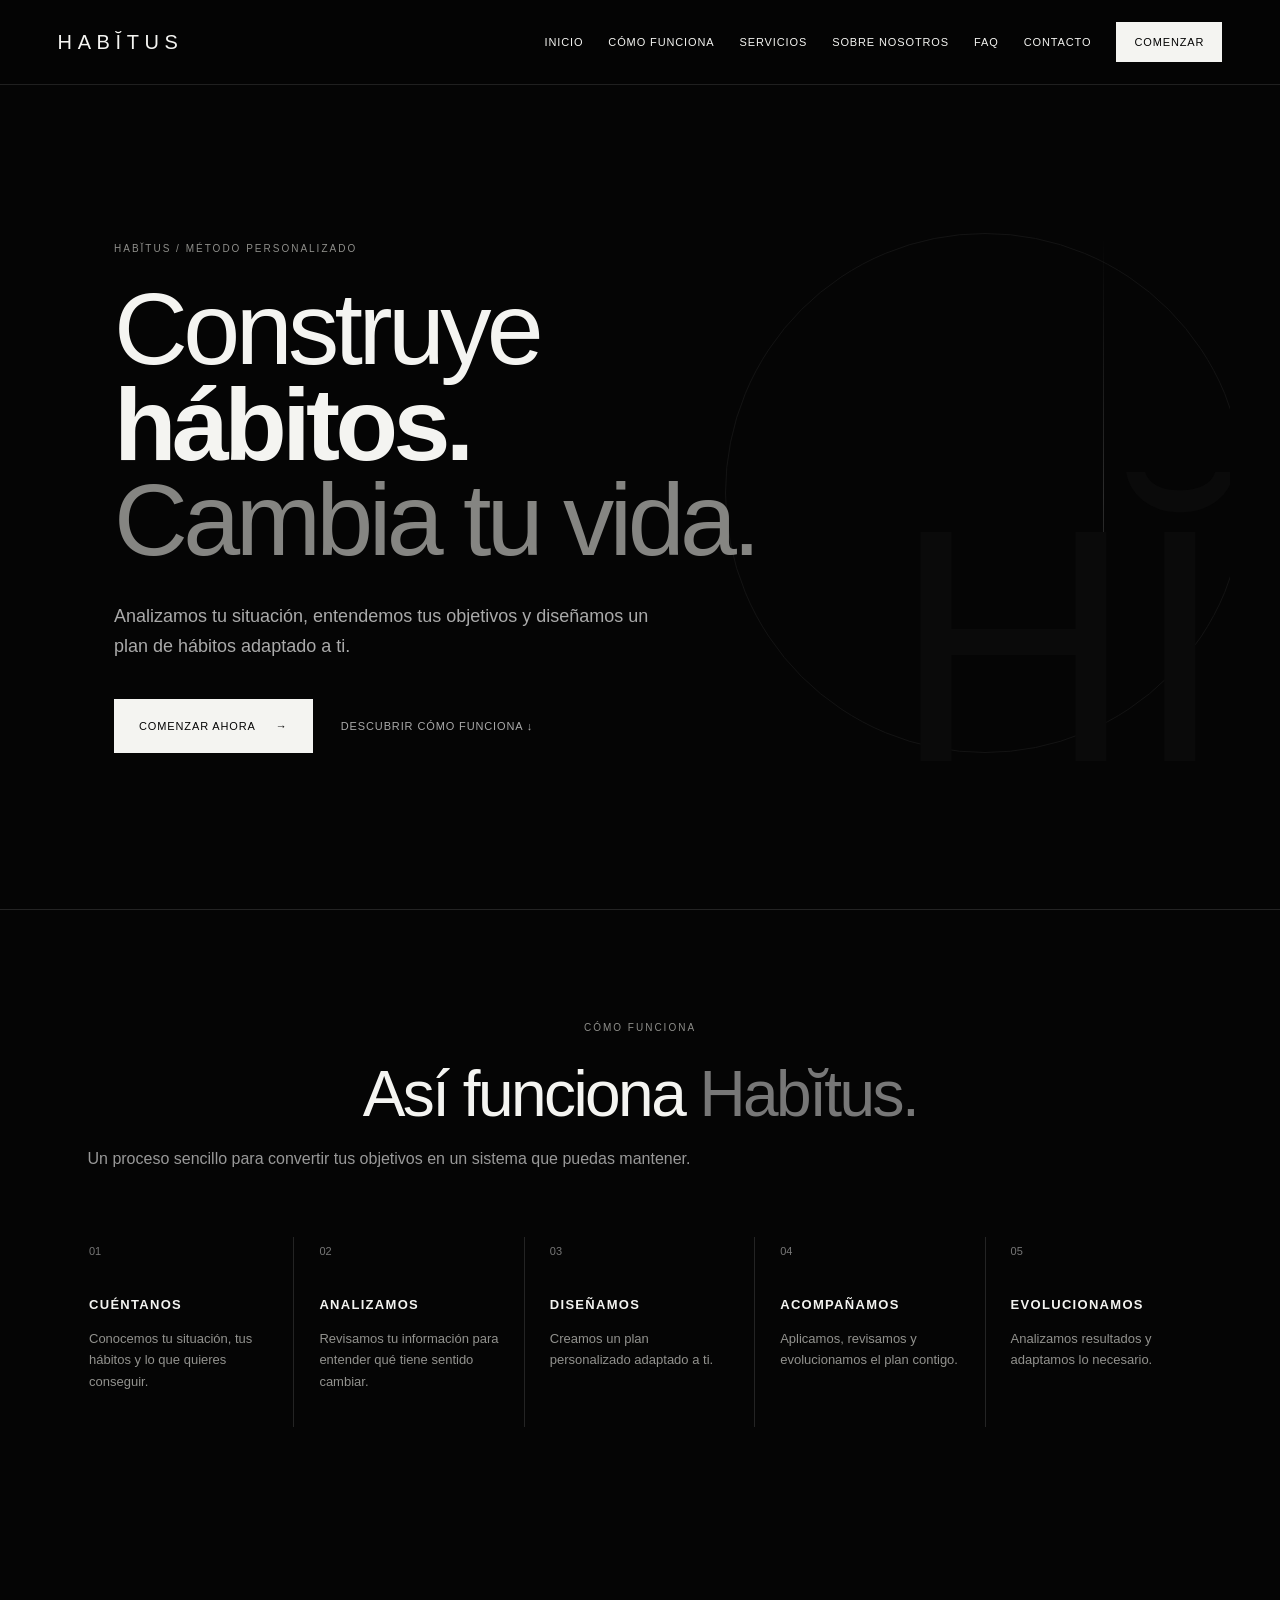
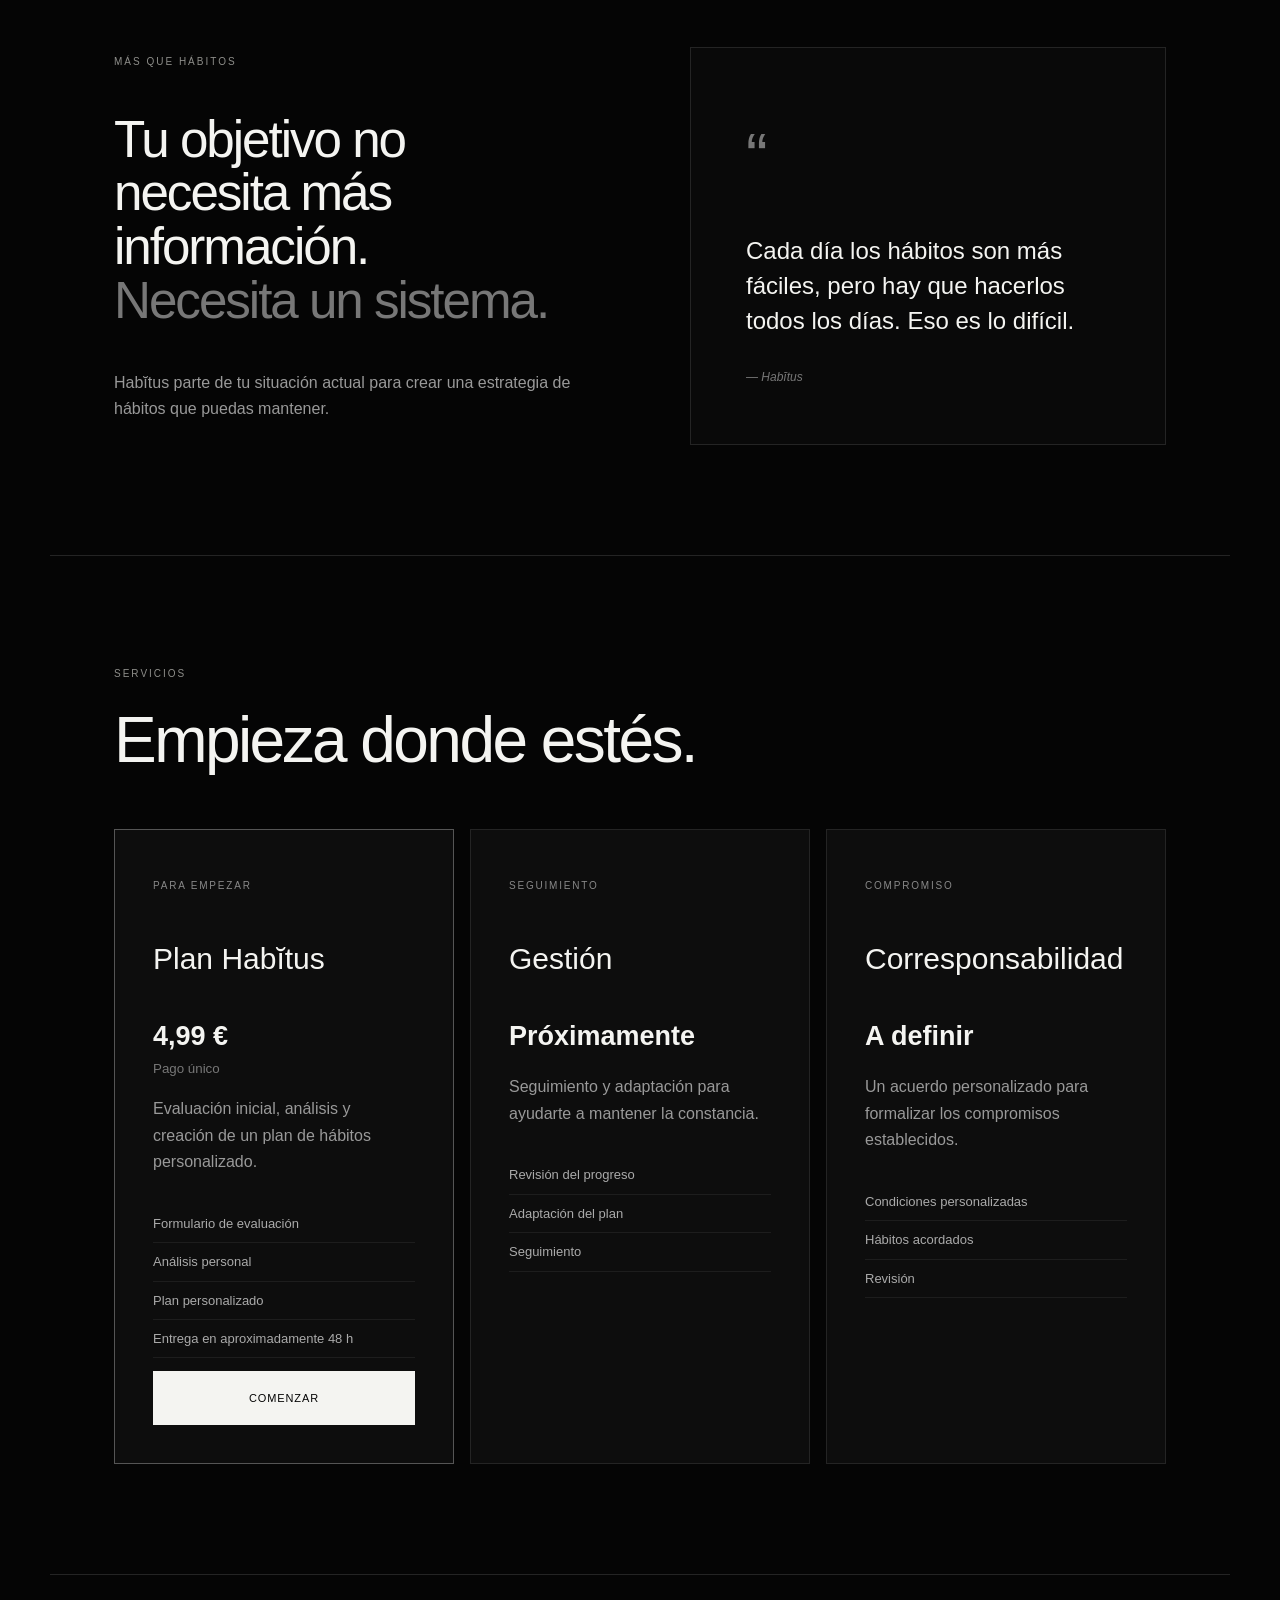
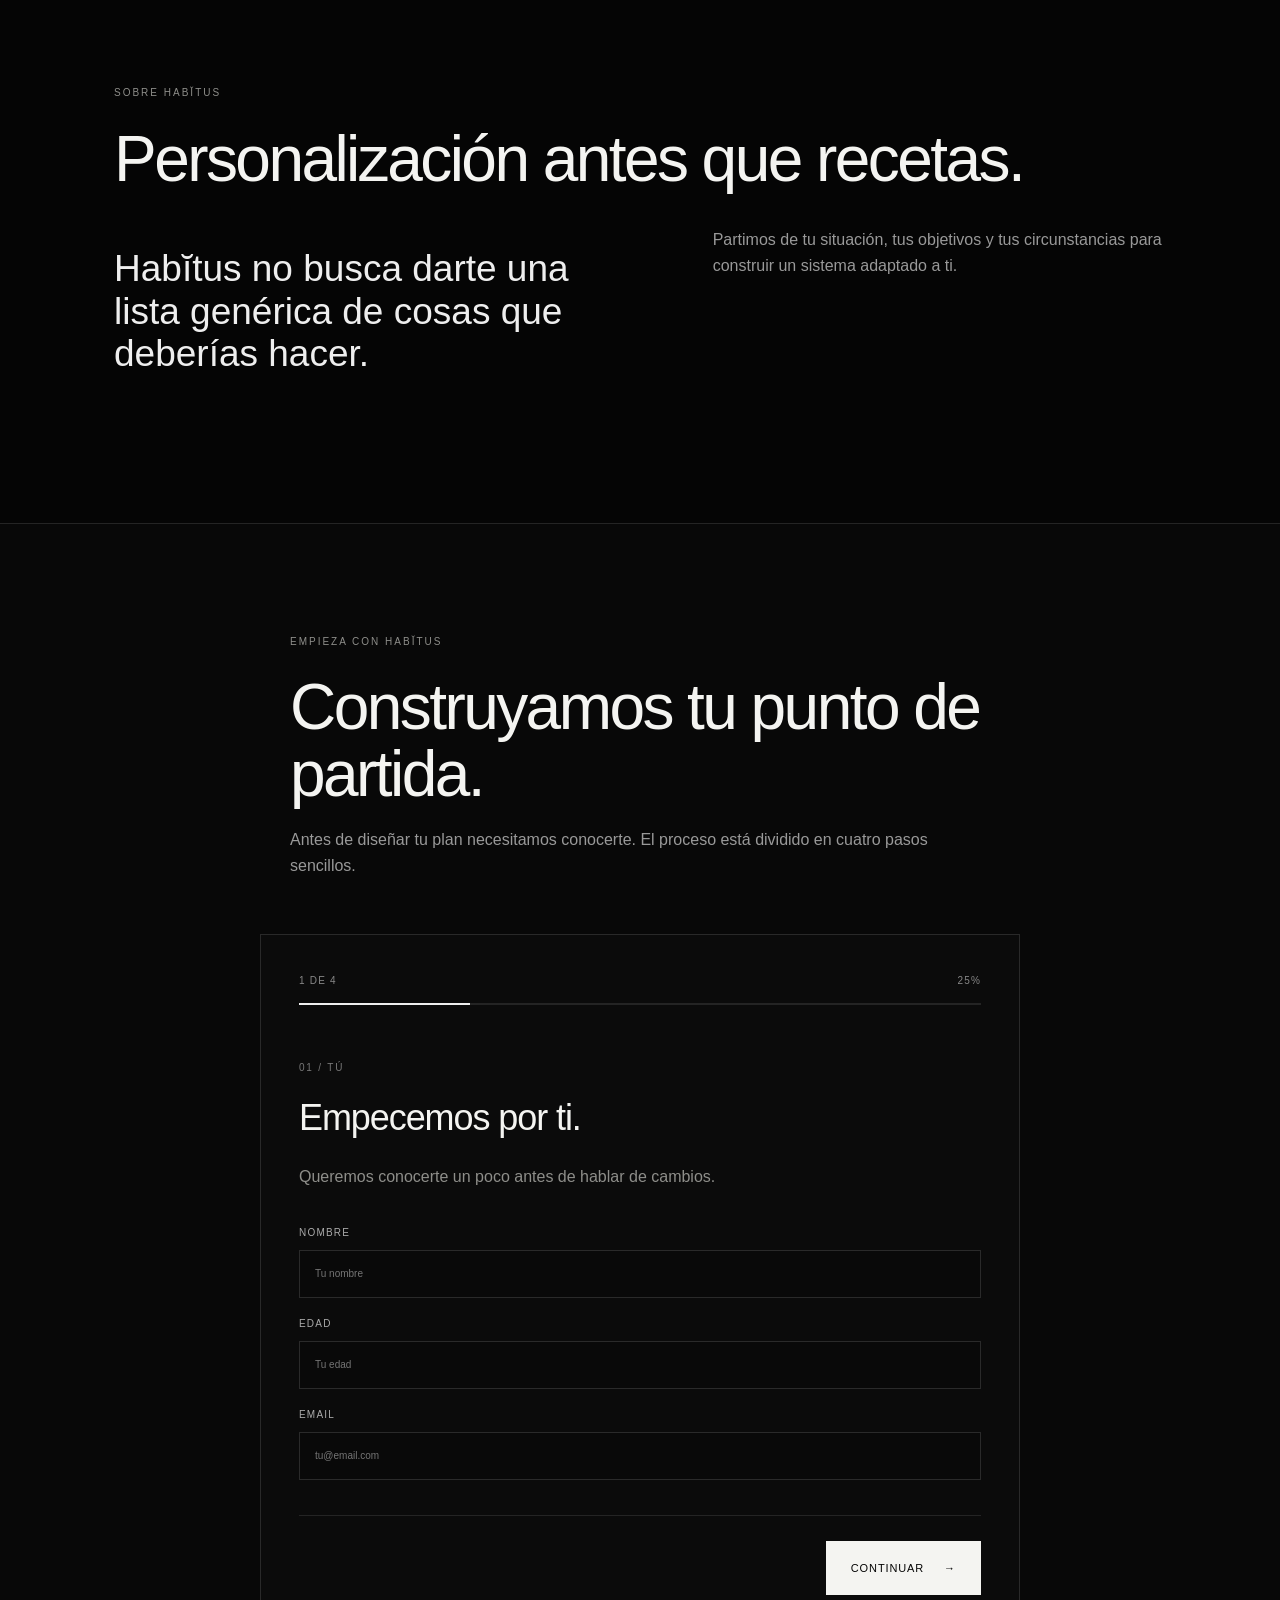
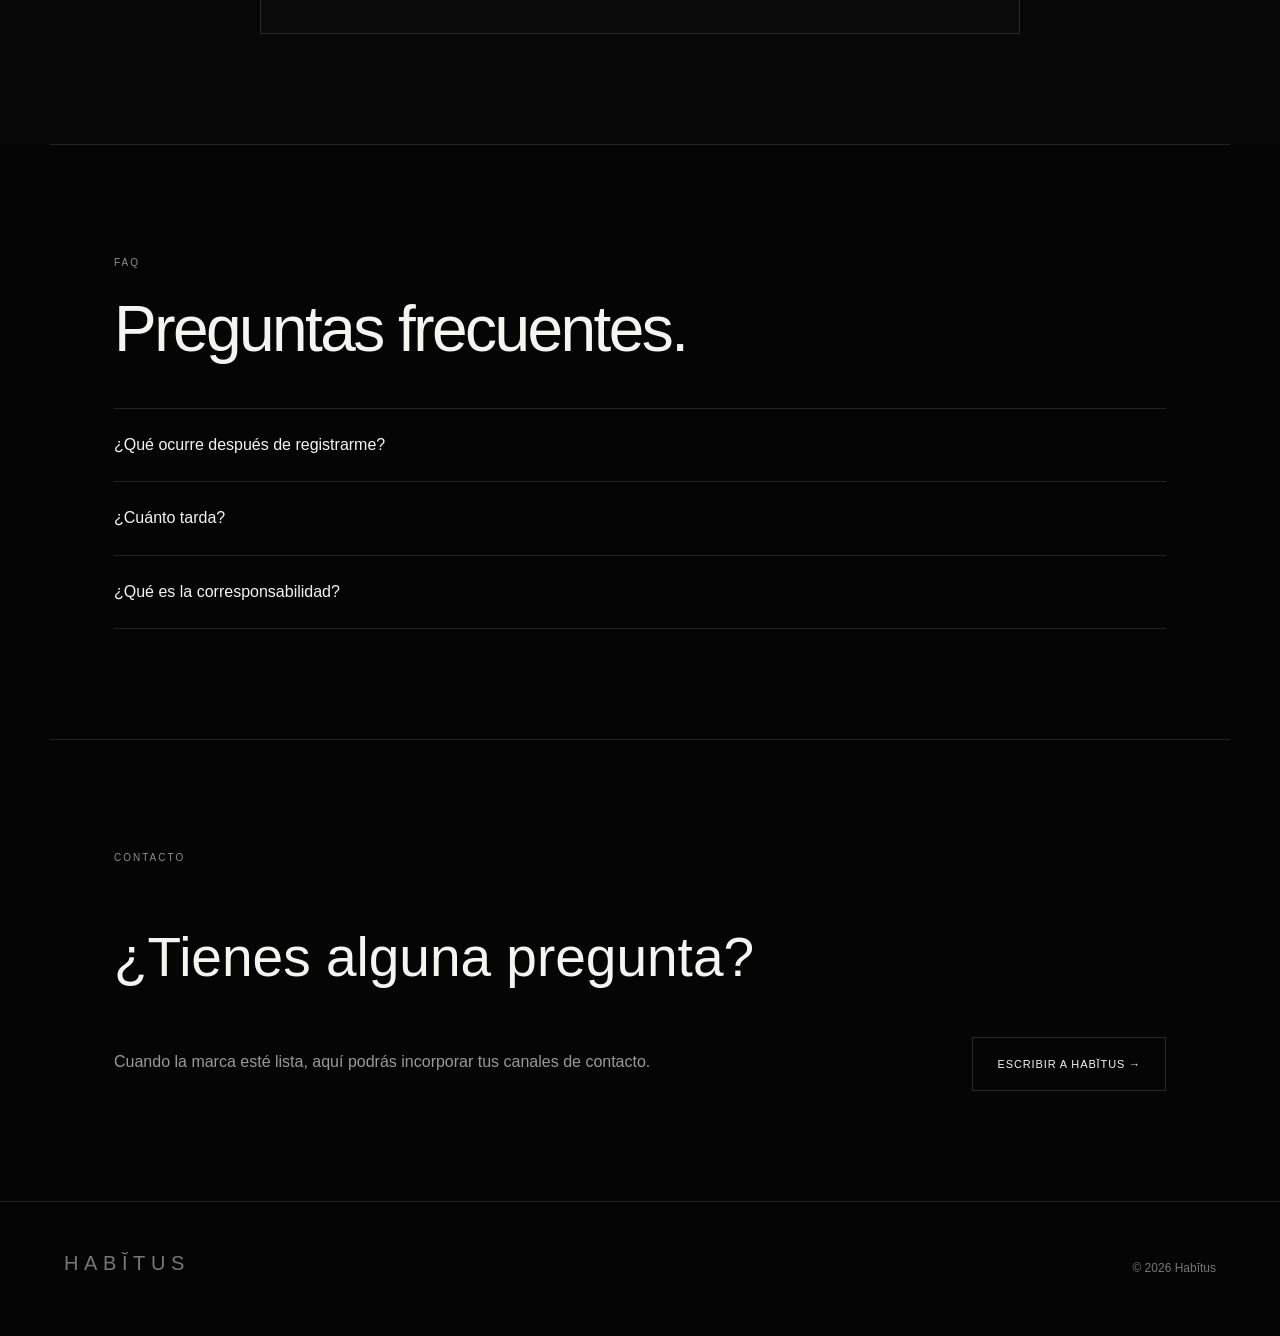
==== index.html @ 34abb95d "Add files via upload" ====
<!doctype html><html lang="es"><head><meta charset="utf-8"><meta name="viewport" content="width=device-width,initial-scale=1"><title>Habĭtus — MVP</title><link rel="stylesheet" href="styles.css"></head><body>
<header class="site-header"><a class="brand" href="#inicio">HABĬTUS</a><button class="menu-toggle">MENÚ</button><nav id="main-nav"><a href="#inicio">Inicio</a><a href="#como-funciona">Cómo funciona</a><a href="#servicios">Servicios</a><a href="#sobre-nosotros">Sobre nosotros</a><a href="#faq">FAQ</a><a href="#contacto">Contacto</a><a class="nav-cta" href="#registro">Comenzar</a></nav></header>
<main>
<section id="inicio" class="section hero"><div class="hero-copy"><p class="eyebrow">HABĬTUS / MÉTODO PERSONALIZADO</p><h1>Construye<br><strong>hábitos.</strong><br><span>Cambia tu vida.</span></h1><p class="hero-text">Analizamos tu situación, entendemos tus objetivos y diseñamos un plan de hábitos adaptado a ti.</p><div class="hero-actions"><a class="button button-light" href="#registro">Comenzar ahora <span>→</span></a><a class="text-link" href="#como-funciona">Descubrir cómo funciona ↓</a></div></div><div class="hero-mark"><div class="hero-ring"></div><div class="hero-line"></div><div class="hero-word">HĬ</div></div></section>
<section id="como-funciona" class="section process-section"><div class="section-heading centered"><p class="eyebrow">CÓMO FUNCIONA</p><h2>Así funciona <em>Habĭtus.</em></h2><p>Un proceso sencillo para convertir tus objetivos en un sistema que puedas mantener.</p></div><div class="process-grid"><article><span>01</span><h3>Cuéntanos</h3><p>Conocemos tu situación, tus hábitos y lo que quieres conseguir.</p></article><article><span>02</span><h3>Analizamos</h3><p>Revisamos tu información para entender qué tiene sentido cambiar.</p></article><article><span>03</span><h3>Diseñamos</h3><p>Creamos un plan personalizado adaptado a ti.</p></article><article><span>04</span><h3>Acompañamos</h3><p>Aplicamos, revisamos y evolucionamos el plan contigo.</p></article><article><span>05</span><h3>Evolucionamos</h3><p>Analizamos resultados y adaptamos lo necesario.</p></article></div></section>
<section class="section statement"><div><p class="eyebrow">MÁS QUE HÁBITOS</p><h2>Tu objetivo no necesita más información.<br><em>Necesita un sistema.</em></h2><p>Habĭtus parte de tu situación actual para crear una estrategia de hábitos que puedas mantener.</p></div><blockquote><span>“</span><p>Cada día los hábitos son más fáciles, pero hay que hacerlos todos los días. Eso es lo difícil.</p><cite>— Habĭtus</cite></blockquote></section>
<section id="servicios" class="section services-section"><div class="section-heading"><p class="eyebrow">SERVICIOS</p><h2>Empieza donde estés.</h2></div><div class="service-grid"><article class="service-card featured"><p class="label">PARA EMPEZAR</p><h3>Plan Habĭtus</h3><strong class="price">4,99 €</strong><small>Pago único</small><p>Evaluación inicial, análisis y creación de un plan de hábitos personalizado.</p><ul><li>Formulario de evaluación</li><li>Análisis personal</li><li>Plan personalizado</li><li>Entrega en aproximadamente 48 h</li></ul><a class="button button-light full" href="#registro">Comenzar</a></article><article class="service-card"><p class="label">SEGUIMIENTO</p><h3>Gestión</h3><strong class="price">Próximamente</strong><p>Seguimiento y adaptación para ayudarte a mantener la constancia.</p><ul><li>Revisión del progreso</li><li>Adaptación del plan</li><li>Seguimiento</li></ul></article><article class="service-card"><p class="label">COMPROMISO</p><h3>Corresponsabilidad</h3><strong class="price">A definir</strong><p>Un acuerdo personalizado para formalizar los compromisos establecidos.</p><ul><li>Condiciones personalizadas</li><li>Hábitos acordados</li><li>Revisión</li></ul></article></div></section>
<section id="sobre-nosotros" class="section about-section"><div class="section-heading"><p class="eyebrow">SOBRE HABĬTUS</p><h2>Personalización antes que recetas.</h2></div><div class="about-layout"><p>Habĭtus no busca darte una lista genérica de cosas que deberías hacer.</p><p>Partimos de tu situación, tus objetivos y tus circunstancias para construir un sistema adaptado a ti.</p></div></section>
<section id="registro" class="section onboarding-section"><div class="onboarding-intro"><p class="eyebrow">EMPIEZA CON HABĬTUS</p><h2>Construyamos tu punto de partida.</h2><p>Antes de diseñar tu plan necesitamos conocerte. El proceso está dividido en cuatro pasos sencillos.</p></div>
<div id="onboarding" class="onboarding-card"><div class="progress"><div class="progress-top"><span id="progress-label">1 de 4</span><span id="progress-percent">25%</span></div><div class="progress-bar"><i id="progress-fill"></i></div></div>
<form id="onboarding-form">
<div class="step active"><p class="step-kicker">01 / TÚ</p><h3>Empecemos por ti.</h3><p class="step-help">Queremos conocerte un poco antes de hablar de cambios.</p><label>Nombre<input name="name" required placeholder="Tu nombre"></label><label>Edad<input name="age" type="number" min="16" max="100" required placeholder="Tu edad"></label><label>Email<input name="email" type="email" required placeholder="tu@email.com"></label></div>
<div class="step"><p class="step-kicker">02 / TU SITUACIÓN</p><h3>¿Cómo es tu vida ahora mismo?</h3><p class="step-help">Cuéntanos lo necesario para entender tu punto de partida.</p><label>¿Cómo describirías tus hábitos actuales?<textarea name="current" required placeholder="Sueño, entrenamiento, alimentación, estudio, organización..."></textarea></label><label>¿Qué es lo que más te cuesta mantener?<textarea name="difficulty" required placeholder="Cuéntanos qué suele hacerte perder la constancia."></textarea></label></div>
<div class="step"><p class="step-kicker">03 / TU OBJETIVO</p><h3>¿Qué quieres conseguir?</h3><p class="step-help">No buscamos respuestas perfectas. Queremos entender hacia dónde quieres ir.</p><label>Objetivo principal<textarea name="goal" required placeholder="¿Qué quieres mejorar o conseguir?"></textarea></label><label>¿Qué te gustaría cambiar primero?<textarea name="first_change" required placeholder="Un hábito, una rutina, una conducta..."></textarea></label></div>
<div class="step"><p class="step-kicker">04 / TU DIRECCIÓN</p><h3>Una última cosa.</h3><p class="step-help">Si hay algo importante que no te hayamos preguntado, este es el momento.</p><label>¿Hay algo más que debamos saber?<textarea name="extra" placeholder="Opcional"></textarea></label><div class="summary-box">✓ <div><strong>Ya casi está.</strong><p>Revisaremos tu información antes de preparar tu plan personalizado.</p></div></div></div>
<div class="form-actions"><button type="button" id="back" class="button button-outline hidden">← Atrás</button><button type="button" id="next" class="button button-light">Continuar <span>→</span></button></div></form></div></section>
<section id="payment" class="section hidden-section"><div class="payment-card"><p class="eyebrow">TODO LISTO</p><h2>Tu plan personalizado.</h2><p>Hemos recibido tu información. El siguiente paso sería completar el pago para empezar a preparar tu plan.</p><div class="payment-price">4,99 € <small>pago único</small></div><ul><li>✓ Evaluación inicial</li><li>✓ Análisis de tu situación</li><li>✓ Diseño de tu plan</li><li>✓ Entrega en aproximadamente 48 h</li></ul><button id="demo-pay" class="button button-light">Continuar al pago →</button><p class="demo-note">Demo del MVP · no procesa pagos reales.</p></div></section>
<section id="preparing" class="section hidden-section"><div class="preparing-card"><p class="eyebrow">HABĬTUS / EN PROCESO</p><h2>Estamos preparando tu plan.</h2><p>No necesitas hacer nada más por ahora.</p><div class="status-list"><div class="done">✓ <span>Información recibida</span></div><div class="done">✓ <span>Pago confirmado</span></div><div class="current">● <span>Analizando tu situación</span></div><div>○ <span>Diseñando tu plan</span></div><div>○ <span>Plan listo</span></div></div></div></section>
<section id="faq" class="section faq-section"><div class="section-heading"><p class="eyebrow">FAQ</p><h2>Preguntas frecuentes.</h2></div><div class="faq-list"><details><summary>¿Qué ocurre después de registrarme?</summary><p>Completarás una evaluación guiada. Con esa información prepararemos tu plan personalizado.</p></details><details><summary>¿Cuánto tarda?</summary><p>El objetivo inicial es entregarlo en aproximadamente 48 horas, sujeto a disponer de la información necesaria.</p></details><details><summary>¿Qué es la corresponsabilidad?</summary><p>Es un servicio opcional basado en un acuerdo personalizado de compromiso.</p></details></div></section>
<section id="contacto" class="section contact-section"><div><p class="eyebrow">CONTACTO</p><h2>¿Tienes alguna pregunta?</h2><p>Cuando la marca esté lista, aquí podrás incorporar tus canales de contacto.</p></div><a class="button button-outline" href="mailto:hola@habitus.example">Escribir a Habĭtus →</a></section>
</main><footer class="site-footer"><a class="brand" href="#inicio">HABĬTUS</a><p>© 2026 Habĭtus</p></footer><script src="script.js"></script></body></html>
---- styles.css ----
*{box-sizing:border-box}html{scroll-behavior:smooth}body{margin:0;background:#050505;color:#f4f4f1;font-family:Arial,Helvetica,sans-serif;line-height:1.65}a{color:inherit;text-decoration:none}.site-header{position:sticky;top:0;z-index:20;display:flex;align-items:center;justify-content:space-between;padding:22px 4.5%;background:rgba(5,5,5,.93);backdrop-filter:blur(16px);border-bottom:1px solid #202020}.brand{font-size:20px;letter-spacing:.28em;font-weight:300}.site-header nav{display:flex;gap:25px;align-items:center;font-size:11px;text-transform:uppercase;letter-spacing:.08em}.nav-cta{background:#f4f4f1;color:#050505;padding:11px 18px}.menu-toggle{display:none;background:none;border:1px solid #333;color:#fff;padding:8px 12px}.section{padding:110px 5%;max-width:1180px;margin:auto}.hero{min-height:calc(100vh - 76px);display:flex;align-items:center;position:relative;overflow:hidden}.hero-copy{max-width:720px;z-index:2}.eyebrow{font-size:10px;letter-spacing:.2em;text-transform:uppercase;color:#8e8e8a;margin:0 0 24px}h1{font-size:clamp(58px,8vw,112px);line-height:.93;font-weight:300;letter-spacing:-.045em;margin:0 0 35px}h1 strong{font-weight:600}h1 span{color:#858582}.hero-text{max-width:570px;color:#aaa;font-size:18px}.hero-actions{display:flex;gap:28px;align-items:center;margin-top:38px}.button{display:inline-flex;align-items:center;justify-content:center;gap:20px;min-height:54px;padding:0 24px;border:1px solid #292929;text-transform:uppercase;letter-spacing:.08em;font-size:11px;cursor:pointer}.button-light{background:#f4f4f1;color:#050505;border-color:#f4f4f1}.button-outline:hover{background:#f4f4f1;color:#050505}.text-link{font-size:11px;text-transform:uppercase;letter-spacing:.08em;color:#aaa}.hero-mark{position:absolute;right:-4%;top:10%;width:50vw;height:80%;opacity:.5}.hero-ring{position:absolute;width:520px;height:520px;border:1px solid #222;border-radius:50%;right:5%;top:10%}.hero-line{position:absolute;width:1px;height:80%;background:linear-gradient(transparent,#555,transparent);right:27%;top:10%}.hero-word{position:absolute;right:8%;top:31%;font-size:26vw;color:#0f0f0f}.process-section,.services-section,.about-section,.faq-section,.contact-section,.onboarding-section,.hidden-section{border-top:1px solid #242424}.process-section{max-width:none}.process-section>*{max-width:1180px;margin-left:auto;margin-right:auto}.centered{text-align:center}.section-heading h2,.onboarding-intro h2{font-size:clamp(38px,5vw,64px);font-weight:300;letter-spacing:-.04em;line-height:1.05;margin:0 0 18px}.section-heading h2 em{font-style:normal;color:#777}.section-heading>p:last-child{color:#999;max-width:650px}.process-grid{display:grid;grid-template-columns:repeat(5,1fr);margin-top:65px}.process-grid article{padding:0 25px;min-height:190px;border-right:1px solid #242424}.process-grid article:last-child{border:0}.process-grid span{font-size:11px;color:#777}.process-grid h3{font-size:13px;text-transform:uppercase;letter-spacing:.1em;margin-top:30px}.process-grid p{font-size:13px;color:#92928e}.statement{display:grid;grid-template-columns:1fr 1fr;gap:100px;align-items:center}.statement h2{font-size:clamp(36px,4vw,57px);line-height:1.05;font-weight:300;letter-spacing:-.04em}.statement h2 em{font-style:normal;color:#777}.statement>div>p:not(.eyebrow){color:#999}.statement blockquote{margin:0;border:1px solid #242424;padding:55px;min-height:300px;background:#090909}.statement blockquote span{font-size:65px;color:#777}.statement blockquote p{font-size:24px;line-height:1.45}.statement cite{font-size:12px;color:#777}.service-grid{display:grid;grid-template-columns:repeat(3,1fr);gap:16px;margin-top:55px}.service-card{border:1px solid #242424;padding:38px;background:#0d0d0d;display:flex;flex-direction:column}.service-card.featured{border-color:#555}.label{font-size:10px;letter-spacing:.18em;color:#888}.service-card h3{font-size:30px;font-weight:300}.price{font-size:27px;display:block}.service-card small{color:#777}.service-card p:not(.label){color:#999}.service-card ul{list-style:none;padding:0;color:#aaa;font-size:13px}.service-card li{padding:8px 0;border-bottom:1px solid #1d1d1d}.about-layout{display:grid;grid-template-columns:1.1fr 1fr;gap:100px;color:#999}.about-layout p:first-child{font-size:37px;line-height:1.15;color:#eee;font-weight:300}.onboarding-section{max-width:none;background:#080808}.onboarding-section>*{max-width:1180px;margin-left:auto;margin-right:auto}.onboarding-intro{max-width:700px!important}.onboarding-intro>p:last-child{color:#999}.onboarding-card{max-width:760px!important;margin-top:55px!important;border:1px solid #292929;background:#0b0b0b;padding:38px}.progress-top{display:flex;justify-content:space-between;color:#888;font-size:10px;text-transform:uppercase;letter-spacing:.12em}.progress-bar{height:2px;background:#242424;margin-top:13px}.progress-bar i{display:block;height:100%;background:#eee;width:25%;transition:.25s}.step{display:none;padding-top:45px}.step.active{display:block}.step-kicker{font-size:10px;letter-spacing:.18em;color:#777}.step h3{font-size:36px;font-weight:300;letter-spacing:-.03em;margin:12px 0}.step-help{color:#8e8e8a;margin-bottom:35px}.step label{display:grid;gap:8px;margin:18px 0;color:#aaa;font-size:10px;letter-spacing:.12em;text-transform:uppercase}.step input,.step textarea{background:#090909;border:1px solid #2a2a2a;color:#fff;padding:15px;outline:0;font:inherit}.step textarea{min-height:120px;resize:vertical}.form-actions{display:flex;justify-content:space-between;margin-top:35px;padding-top:25px;border-top:1px solid #242424}.hidden{visibility:hidden}.summary-box{display:flex;gap:15px;border:1px solid #292929;padding:20px;margin-top:30px;color:#aaa}.summary-box strong{color:#eee}.summary-box p{margin:3px 0}.hidden-section{display:none}.payment-card,.preparing-card{max-width:700px;margin:auto;border:1px solid #292929;background:#0b0b0b;padding:55px}.payment-card h2,.preparing-card h2{font-size:50px;font-weight:300;line-height:1.05;letter-spacing:-.04em}.payment-card>p,.preparing-card>p{color:#999}.payment-price{font-size:38px;margin:35px 0}.payment-price small{font-size:11px;color:#777}.payment-card ul{list-style:none;padding:0;color:#aaa;margin-bottom:35px}.payment-card li{padding:8px 0;border-bottom:1px solid #202020}.demo-note{font-size:11px;color:#666}.status-list{margin-top:45px;border-top:1px solid #242424}.status-list div{padding:17px 0;border-bottom:1px solid #242424;color:#555}.status-list span{margin-left:10px}.status-list .done{color:#aaa}.status-list .current{color:#eee}.faq-list{margin-top:45px;border-top:1px solid #242424}details{border-bottom:1px solid #242424;padding:23px 0}summary{cursor:pointer;list-style:none}summary::-webkit-details-marker{display:none}details p{color:#999;max-width:750px}.contact-section{display:flex;align-items:end;justify-content:space-between;gap:30px}.contact-section h2{font-size:55px;font-weight:300}.contact-section p:last-child{color:#999}.site-footer{border-top:1px solid #242424;padding:45px 5%;display:flex;justify-content:space-between;color:#777;font-size:12px}@media(max-width:900px){.site-header nav{display:none;position:absolute;left:0;right:0;top:70px;background:#070707;padding:25px 5%;flex-direction:column;align-items:stretch}.site-header nav.open{display:flex}.menu-toggle{display:block}.process-grid,.service-grid{grid-template-columns:1fr 1fr}.statement,.about-layout{grid-template-columns:1fr;gap:50px}}@media(max-width:600px){.section{padding:80px 6%}.hero{min-height:auto;padding-top:80px}.hero-mark{display:none}.hero-actions{align-items:flex-start;flex-direction:column}.process-grid,.service-grid{grid-template-columns:1fr}.process-grid article{border-right:0;border-bottom:1px solid #242424;padding:25px 0}.onboarding-card,.payment-card,.preparing-card{padding:25px}.step h3{font-size:30px}.contact-section,.site-footer{flex-direction:column}}
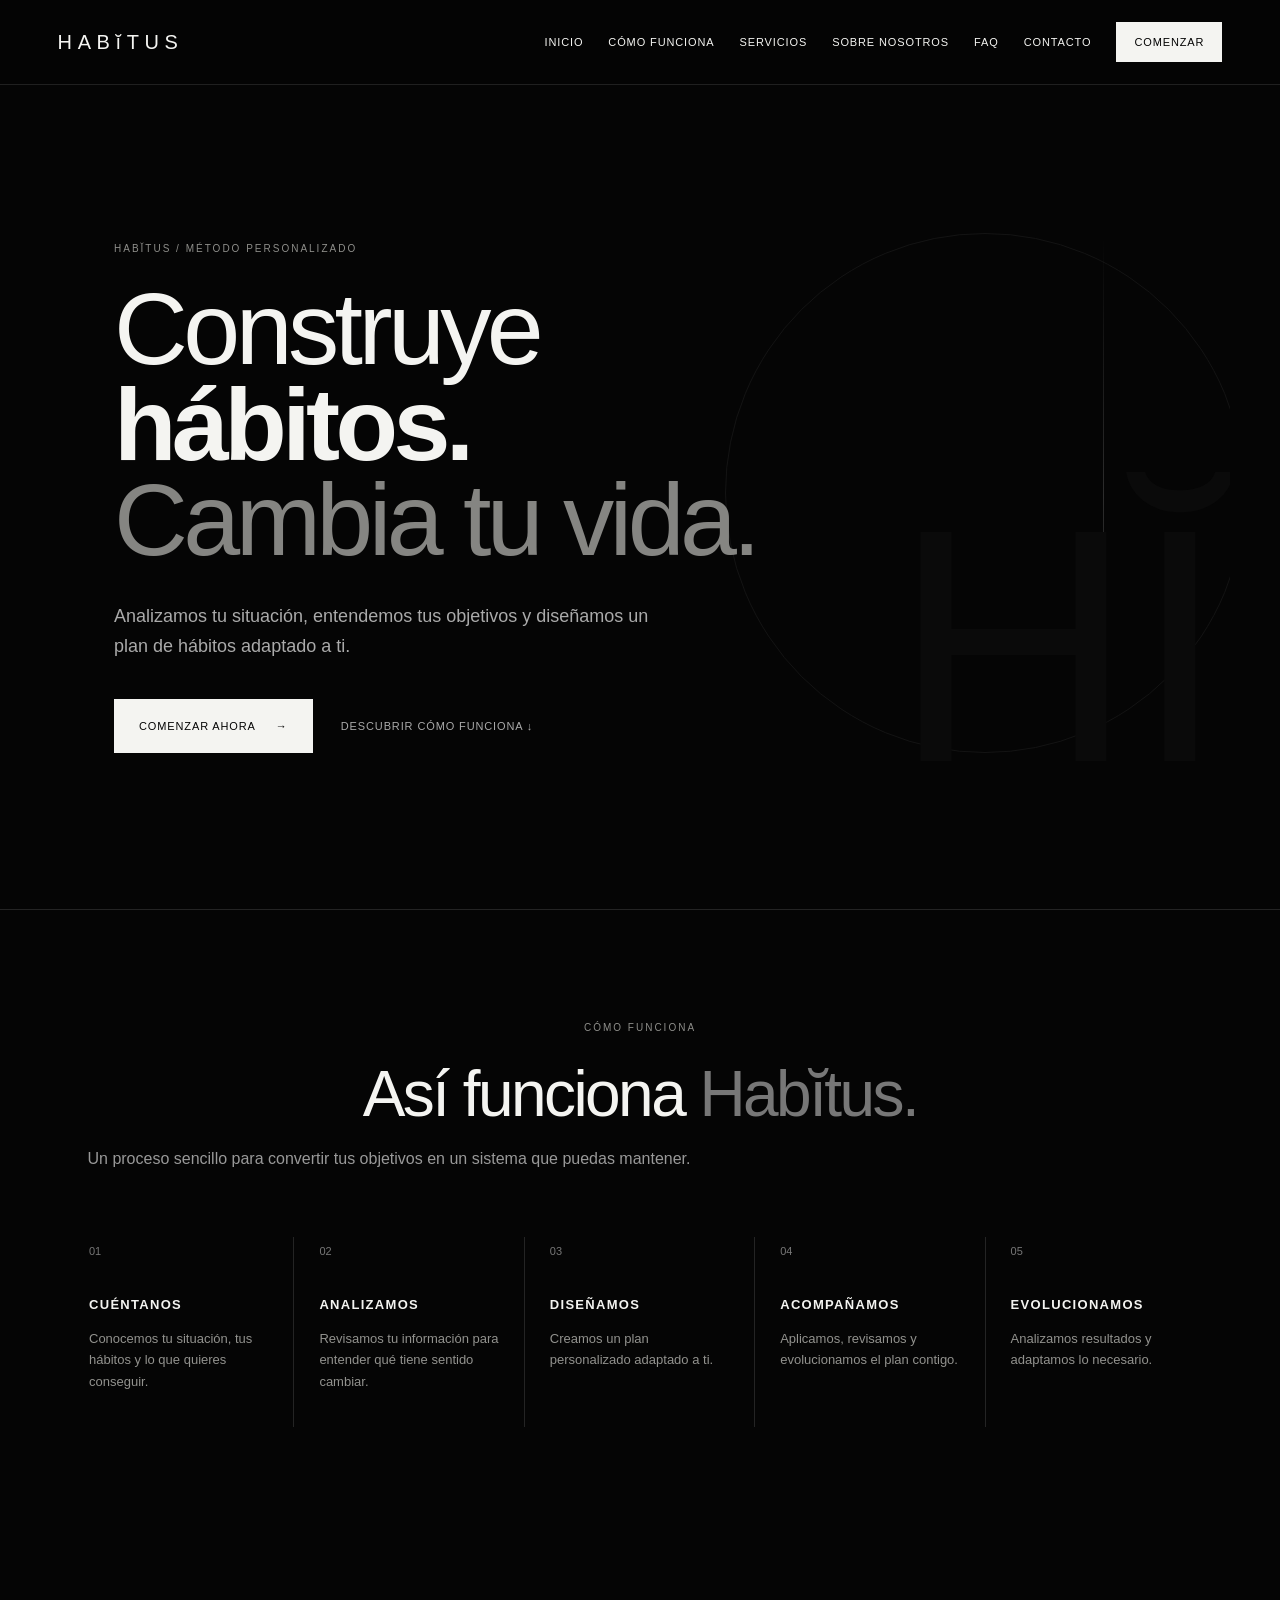
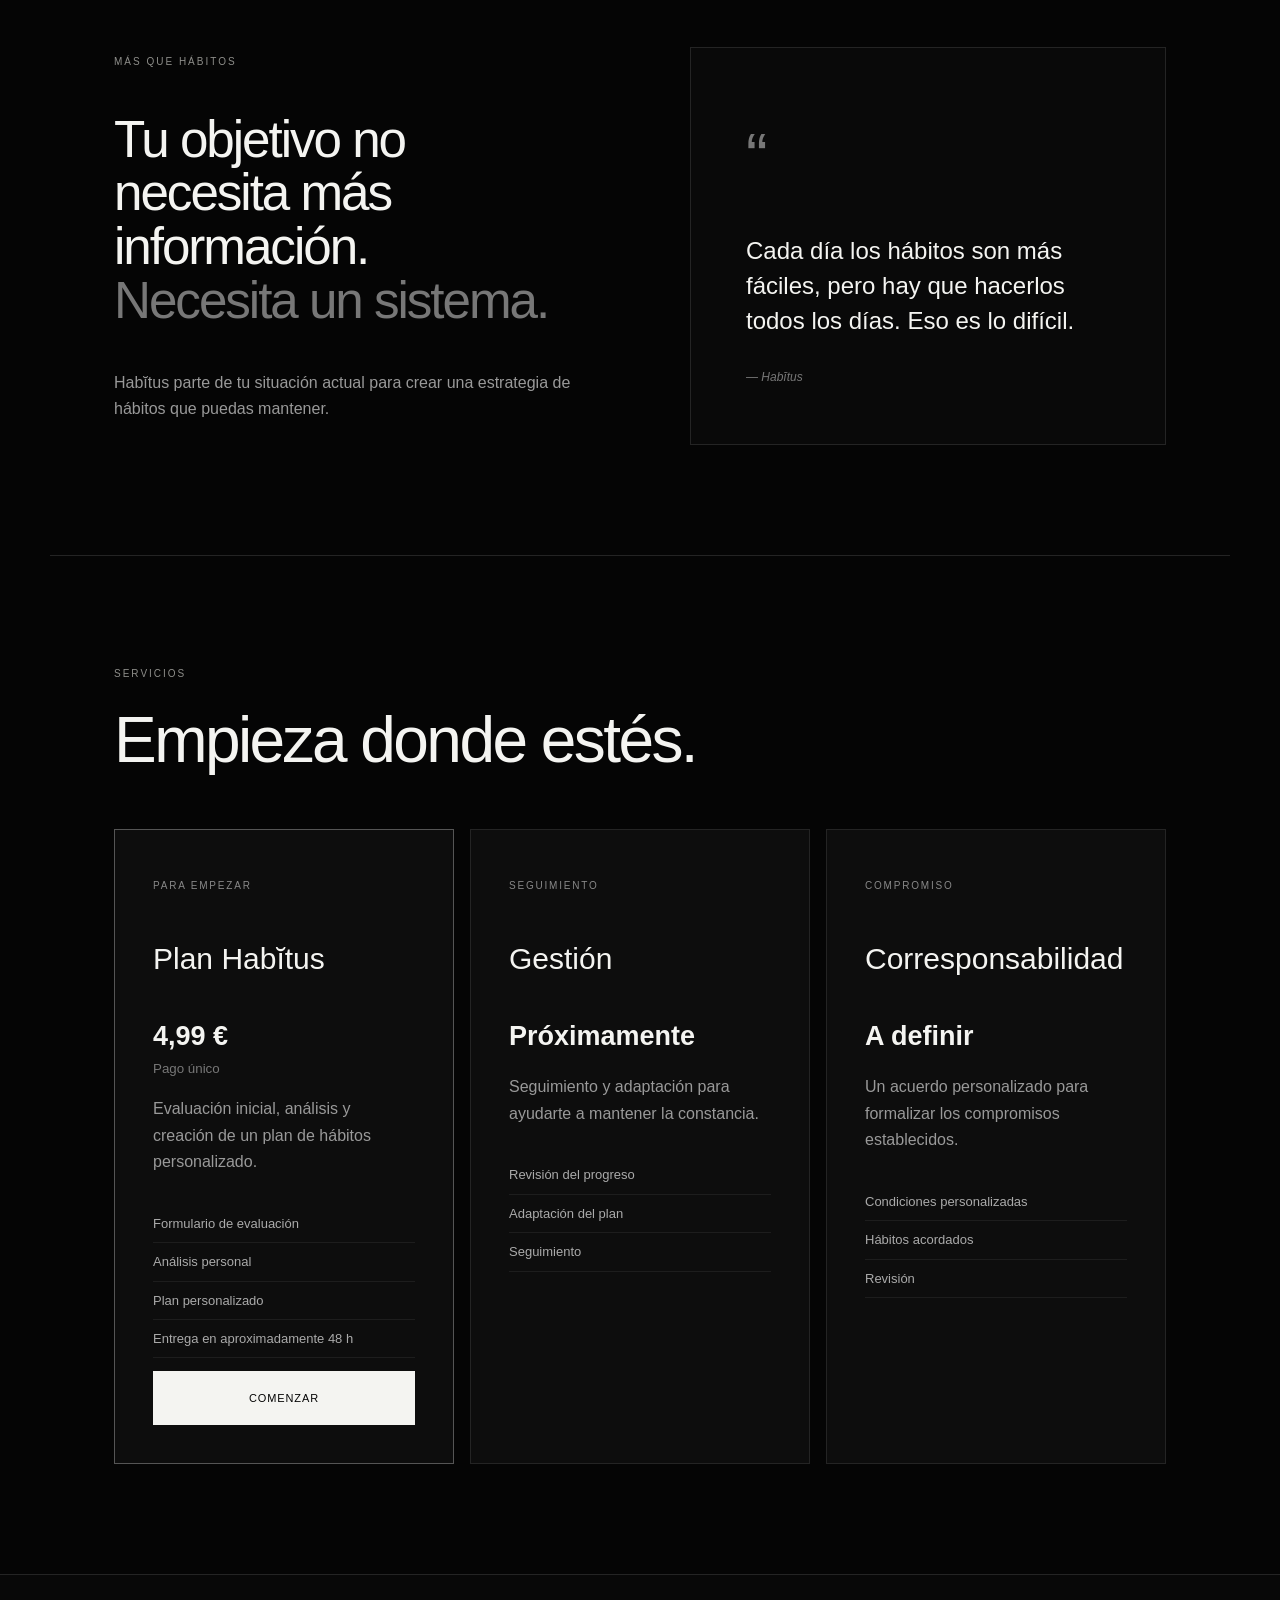
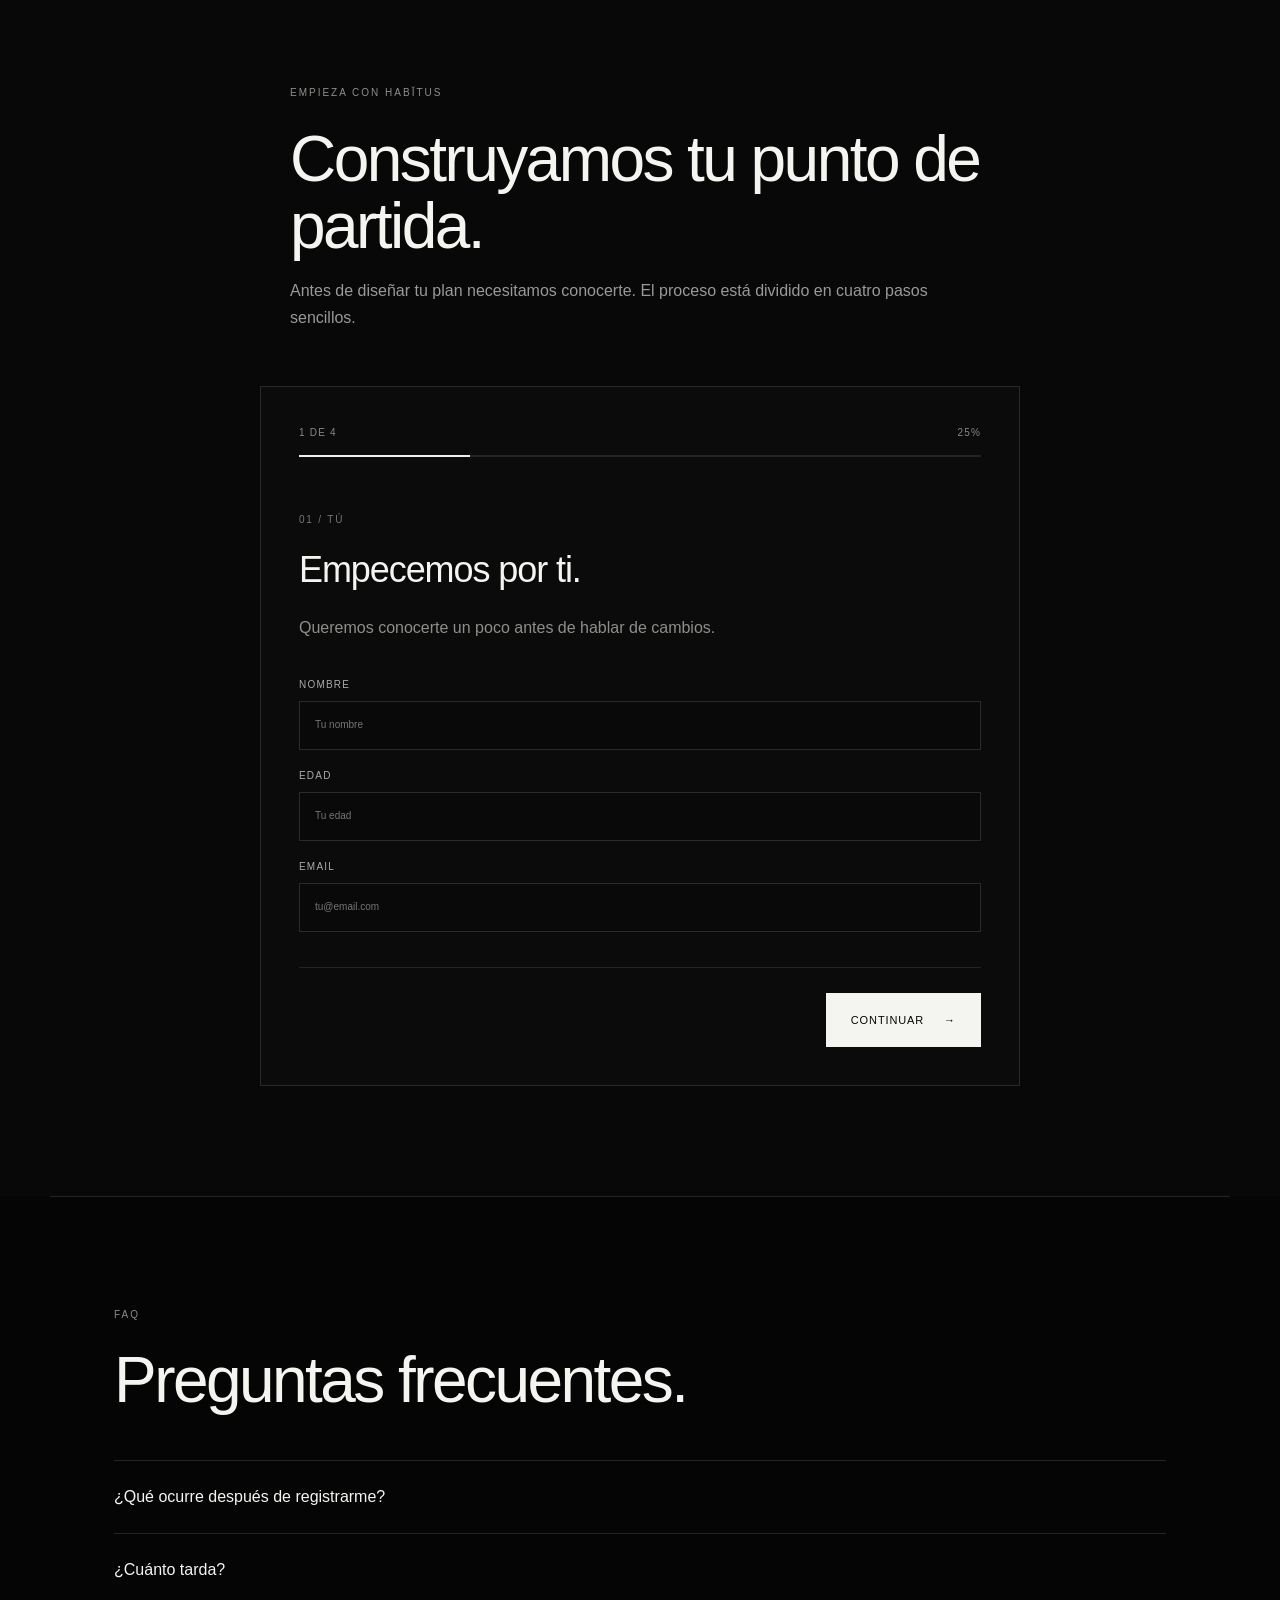
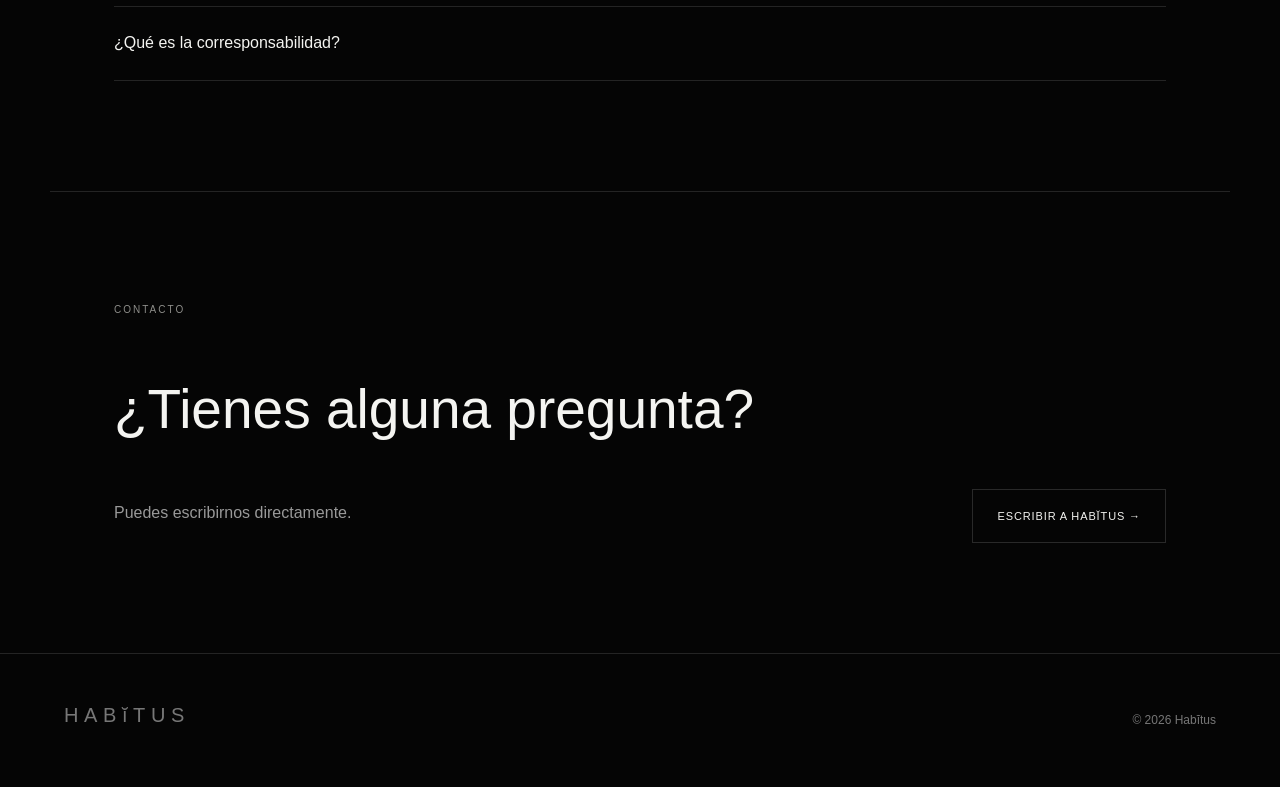
==== commit 61594c3f: "Add files via upload" ====
--- a/index.html
+++ b/index.html
@@ -1,21 +1,265 @@
-<!doctype html><html lang="es"><head><meta charset="utf-8"><meta name="viewport" content="width=device-width,initial-scale=1"><title>Habĭtus — MVP</title><link rel="stylesheet" href="styles.css"></head><body>
-<header class="site-header"><a class="brand" href="#inicio">HABĬTUS</a><button class="menu-toggle">MENÚ</button><nav id="main-nav"><a href="#inicio">Inicio</a><a href="#como-funciona">Cómo funciona</a><a href="#servicios">Servicios</a><a href="#sobre-nosotros">Sobre nosotros</a><a href="#faq">FAQ</a><a href="#contacto">Contacto</a><a class="nav-cta" href="#registro">Comenzar</a></nav></header>
-<main>
-<section id="inicio" class="section hero"><div class="hero-copy"><p class="eyebrow">HABĬTUS / MÉTODO PERSONALIZADO</p><h1>Construye<br><strong>hábitos.</strong><br><span>Cambia tu vida.</span></h1><p class="hero-text">Analizamos tu situación, entendemos tus objetivos y diseñamos un plan de hábitos adaptado a ti.</p><div class="hero-actions"><a class="button button-light" href="#registro">Comenzar ahora <span>→</span></a><a class="text-link" href="#como-funciona">Descubrir cómo funciona ↓</a></div></div><div class="hero-mark"><div class="hero-ring"></div><div class="hero-line"></div><div class="hero-word">HĬ</div></div></section>
-<section id="como-funciona" class="section process-section"><div class="section-heading centered"><p class="eyebrow">CÓMO FUNCIONA</p><h2>Así funciona <em>Habĭtus.</em></h2><p>Un proceso sencillo para convertir tus objetivos en un sistema que puedas mantener.</p></div><div class="process-grid"><article><span>01</span><h3>Cuéntanos</h3><p>Conocemos tu situación, tus hábitos y lo que quieres conseguir.</p></article><article><span>02</span><h3>Analizamos</h3><p>Revisamos tu información para entender qué tiene sentido cambiar.</p></article><article><span>03</span><h3>Diseñamos</h3><p>Creamos un plan personalizado adaptado a ti.</p></article><article><span>04</span><h3>Acompañamos</h3><p>Aplicamos, revisamos y evolucionamos el plan contigo.</p></article><article><span>05</span><h3>Evolucionamos</h3><p>Analizamos resultados y adaptamos lo necesario.</p></article></div></section>
-<section class="section statement"><div><p class="eyebrow">MÁS QUE HÁBITOS</p><h2>Tu objetivo no necesita más información.<br><em>Necesita un sistema.</em></h2><p>Habĭtus parte de tu situación actual para crear una estrategia de hábitos que puedas mantener.</p></div><blockquote><span>“</span><p>Cada día los hábitos son más fáciles, pero hay que hacerlos todos los días. Eso es lo difícil.</p><cite>— Habĭtus</cite></blockquote></section>
-<section id="servicios" class="section services-section"><div class="section-heading"><p class="eyebrow">SERVICIOS</p><h2>Empieza donde estés.</h2></div><div class="service-grid"><article class="service-card featured"><p class="label">PARA EMPEZAR</p><h3>Plan Habĭtus</h3><strong class="price">4,99 €</strong><small>Pago único</small><p>Evaluación inicial, análisis y creación de un plan de hábitos personalizado.</p><ul><li>Formulario de evaluación</li><li>Análisis personal</li><li>Plan personalizado</li><li>Entrega en aproximadamente 48 h</li></ul><a class="button button-light full" href="#registro">Comenzar</a></article><article class="service-card"><p class="label">SEGUIMIENTO</p><h3>Gestión</h3><strong class="price">Próximamente</strong><p>Seguimiento y adaptación para ayudarte a mantener la constancia.</p><ul><li>Revisión del progreso</li><li>Adaptación del plan</li><li>Seguimiento</li></ul></article><article class="service-card"><p class="label">COMPROMISO</p><h3>Corresponsabilidad</h3><strong class="price">A definir</strong><p>Un acuerdo personalizado para formalizar los compromisos establecidos.</p><ul><li>Condiciones personalizadas</li><li>Hábitos acordados</li><li>Revisión</li></ul></article></div></section>
-<section id="sobre-nosotros" class="section about-section"><div class="section-heading"><p class="eyebrow">SOBRE HABĬTUS</p><h2>Personalización antes que recetas.</h2></div><div class="about-layout"><p>Habĭtus no busca darte una lista genérica de cosas que deberías hacer.</p><p>Partimos de tu situación, tus objetivos y tus circunstancias para construir un sistema adaptado a ti.</p></div></section>
-<section id="registro" class="section onboarding-section"><div class="onboarding-intro"><p class="eyebrow">EMPIEZA CON HABĬTUS</p><h2>Construyamos tu punto de partida.</h2><p>Antes de diseñar tu plan necesitamos conocerte. El proceso está dividido en cuatro pasos sencillos.</p></div>
-<div id="onboarding" class="onboarding-card"><div class="progress"><div class="progress-top"><span id="progress-label">1 de 4</span><span id="progress-percent">25%</span></div><div class="progress-bar"><i id="progress-fill"></i></div></div>
-<form id="onboarding-form">
-<div class="step active"><p class="step-kicker">01 / TÚ</p><h3>Empecemos por ti.</h3><p class="step-help">Queremos conocerte un poco antes de hablar de cambios.</p><label>Nombre<input name="name" required placeholder="Tu nombre"></label><label>Edad<input name="age" type="number" min="16" max="100" required placeholder="Tu edad"></label><label>Email<input name="email" type="email" required placeholder="tu@email.com"></label></div>
-<div class="step"><p class="step-kicker">02 / TU SITUACIÓN</p><h3>¿Cómo es tu vida ahora mismo?</h3><p class="step-help">Cuéntanos lo necesario para entender tu punto de partida.</p><label>¿Cómo describirías tus hábitos actuales?<textarea name="current" required placeholder="Sueño, entrenamiento, alimentación, estudio, organización..."></textarea></label><label>¿Qué es lo que más te cuesta mantener?<textarea name="difficulty" required placeholder="Cuéntanos qué suele hacerte perder la constancia."></textarea></label></div>
-<div class="step"><p class="step-kicker">03 / TU OBJETIVO</p><h3>¿Qué quieres conseguir?</h3><p class="step-help">No buscamos respuestas perfectas. Queremos entender hacia dónde quieres ir.</p><label>Objetivo principal<textarea name="goal" required placeholder="¿Qué quieres mejorar o conseguir?"></textarea></label><label>¿Qué te gustaría cambiar primero?<textarea name="first_change" required placeholder="Un hábito, una rutina, una conducta..."></textarea></label></div>
-<div class="step"><p class="step-kicker">04 / TU DIRECCIÓN</p><h3>Una última cosa.</h3><p class="step-help">Si hay algo importante que no te hayamos preguntado, este es el momento.</p><label>¿Hay algo más que debamos saber?<textarea name="extra" placeholder="Opcional"></textarea></label><div class="summary-box">✓ <div><strong>Ya casi está.</strong><p>Revisaremos tu información antes de preparar tu plan personalizado.</p></div></div></div>
-<div class="form-actions"><button type="button" id="back" class="button button-outline hidden">← Atrás</button><button type="button" id="next" class="button button-light">Continuar <span>→</span></button></div></form></div></section>
-<section id="payment" class="section hidden-section"><div class="payment-card"><p class="eyebrow">TODO LISTO</p><h2>Tu plan personalizado.</h2><p>Hemos recibido tu información. El siguiente paso sería completar el pago para empezar a preparar tu plan.</p><div class="payment-price">4,99 € <small>pago único</small></div><ul><li>✓ Evaluación inicial</li><li>✓ Análisis de tu situación</li><li>✓ Diseño de tu plan</li><li>✓ Entrega en aproximadamente 48 h</li></ul><button id="demo-pay" class="button button-light">Continuar al pago →</button><p class="demo-note">Demo del MVP · no procesa pagos reales.</p></div></section>
-<section id="preparing" class="section hidden-section"><div class="preparing-card"><p class="eyebrow">HABĬTUS / EN PROCESO</p><h2>Estamos preparando tu plan.</h2><p>No necesitas hacer nada más por ahora.</p><div class="status-list"><div class="done">✓ <span>Información recibida</span></div><div class="done">✓ <span>Pago confirmado</span></div><div class="current">● <span>Analizando tu situación</span></div><div>○ <span>Diseñando tu plan</span></div><div>○ <span>Plan listo</span></div></div></div></section>
-<section id="faq" class="section faq-section"><div class="section-heading"><p class="eyebrow">FAQ</p><h2>Preguntas frecuentes.</h2></div><div class="faq-list"><details><summary>¿Qué ocurre después de registrarme?</summary><p>Completarás una evaluación guiada. Con esa información prepararemos tu plan personalizado.</p></details><details><summary>¿Cuánto tarda?</summary><p>El objetivo inicial es entregarlo en aproximadamente 48 horas, sujeto a disponer de la información necesaria.</p></details><details><summary>¿Qué es la corresponsabilidad?</summary><p>Es un servicio opcional basado en un acuerdo personalizado de compromiso.</p></details></div></section>
-<section id="contacto" class="section contact-section"><div><p class="eyebrow">CONTACTO</p><h2>¿Tienes alguna pregunta?</h2><p>Cuando la marca esté lista, aquí podrás incorporar tus canales de contacto.</p></div><a class="button button-outline" href="mailto:hola@habitus.example">Escribir a Habĭtus →</a></section>
-</main><footer class="site-footer"><a class="brand" href="#inicio">HABĬTUS</a><p>© 2026 Habĭtus</p></footer><script src="script.js"></script></body></html>+<!doctype html>
+<html lang="es">
+<head>
+<meta charset="utf-8">
+<meta name="viewport" content="width=device-width,initial-scale=1">
+<title>Habĭtus — Gestión de hábitos</title>
+<link rel="stylesheet" href="styles.css">
+
+<!-- EmailJS -->
+<script src="https://cdn.emailjs.com/dist/email.min.js"></script>
+<script>
+  emailjs.init("7lyjfsVOzPSDUMmnd"); /* PUBLIC_KEY */
+</script>
+
+</head>
+<body>
+
+<header class="site-header">
+  <a class="brand" href="#inicio">HABĭTUS</a>
+  <button class="menu-toggle">MENÚ</button>
+  <nav id="main-nav">
+    <a href="#inicio">Inicio</a>
+    <a href="#como-funciona">Cómo funciona</a>
+    <a href="#servicios">Servicios</a>
+    <a href="#sobre-nosotros">Sobre nosotros</a>
+    <a href="#faq">FAQ</a>
+    <a href="#contacto">Contacto</a>
+    <a class="nav-cta" href="#registro">Comenzar</a>
+  </nav>
+</header>
+
+<main>
+
+<section id="inicio" class="section hero">
+  <div class="hero-copy">
+    <p class="eyebrow">HABĭTUS / MÉTODO PERSONALIZADO</p>
+    <h1>Construye<br><strong>hábitos.</strong><br><span>Cambia tu vida.</span></h1>
+    <p class="hero-text">Analizamos tu situación, entendemos tus objetivos y diseñamos un plan de hábitos adaptado a ti.</p>
+    <div class="hero-actions">
+      <a class="button button-light" href="#registro">Comenzar ahora <span>→</span></a>
+      <a class="text-link" href="#como-funciona">Descubrir cómo funciona ↓</a>
+    </div>
+  </div>
+  <div class="hero-mark">
+    <div class="hero-ring"></div>
+    <div class="hero-line"></div>
+    <div class="hero-word">HĬ</div>
+  </div>
+</section>
+
+<section id="como-funciona" class="section process-section">
+  <div class="section-heading centered">
+    <p class="eyebrow">CÓMO FUNCIONA</p>
+    <h2>Así funciona <em>Habĭtus.</em></h2>
+    <p>Un proceso sencillo para convertir tus objetivos en un sistema que puedas mantener.</p>
+  </div>
+
+  <div class="process-grid">
+    <article><span>01</span><h3>Cuéntanos</h3><p>Conocemos tu situación, tus hábitos y lo que quieres conseguir.</p></article>
+    <article><span>02</span><h3>Analizamos</h3><p>Revisamos tu información para entender qué tiene sentido cambiar.</p></article>
+    <article><span>03</span><h3>Diseñamos</h3><p>Creamos un plan personalizado adaptado a ti.</p></article>
+    <article><span>04</span><h3>Acompañamos</h3><p>Aplicamos, revisamos y evolucionamos el plan contigo.</p></article>
+    <article><span>05</span><h3>Evolucionamos</h3><p>Analizamos resultados y adaptamos lo necesario.</p></article>
+  </div>
+</section>
+
+<section class="section statement">
+  <div>
+    <p class="eyebrow">MÁS QUE HÁBITOS</p>
+    <h2>Tu objetivo no necesita más información.<br><em>Necesita un sistema.</em></h2>
+    <p>Habĭtus parte de tu situación actual para crear una estrategia de hábitos que puedas mantener.</p>
+  </div>
+  <blockquote>
+    <span>“</span>
+    <p>Cada día los hábitos son más fáciles, pero hay que hacerlos todos los días. Eso es lo difícil.</p>
+    <cite>— Habĭtus</cite>
+  </blockquote>
+</section>
+
+<section id="servicios" class="section services-section">
+  <div class="section-heading">
+    <p class="eyebrow">SERVICIOS</p>
+    <h2>Empieza donde estés.</h2>
+  </div>
+
+  <div class="service-grid">
+    <article class="service-card featured">
+      <p class="label">PARA EMPEZAR</p>
+      <h3>Plan Habĭtus</h3>
+      <strong class="price">4,99 €</strong>
+      <small>Pago único</small>
+      <p>Evaluación inicial, análisis y creación de un plan de hábitos personalizado.</p>
+      <ul>
+        <li>Formulario de evaluación</li>
+        <li>Análisis personal</li>
+        <li>Plan personalizado</li>
+        <li>Entrega en aproximadamente 48 h</li>
+      </ul>
+      <a class="button button-light full" href="#registro">Comenzar</a>
+    </article>
+
+    <article class="service-card">
+      <p class="label">SEGUIMIENTO</p>
+      <h3>Gestión</h3>
+      <strong class="price">Próximamente</strong>
+      <p>Seguimiento y adaptación para ayudarte a mantener la constancia.</p>
+      <ul>
+        <li>Revisión del progreso</li>
+        <li>Adaptación del plan</li>
+        <li>Seguimiento</li>
+      </ul>
+    </article>
+
+    <article class="service-card">
+      <p class="label">COMPROMISO</p>
+      <h3>Corresponsabilidad</h3>
+      <strong class="price">A definir</strong>
+      <p>Un acuerdo personalizado para formalizar los compromisos establecidos.</p>
+      <ul>
+        <li>Condiciones personalizadas</li>
+        <li>Hábitos acordados</li>
+        <li>Revisión</li>
+      </ul>
+    </article>
+  </div>
+</section>
+
+<section id="registro" class="section onboarding-section">
+  <div class="onboarding-intro">
+    <p class="eyebrow">EMPIEZA CON HABĭTUS</p>
+    <h2>Construyamos tu punto de partida.</h2>
+    <p>Antes de diseñar tu plan necesitamos conocerte. El proceso está dividido en cuatro pasos sencillos.</p>
+  </div>
+
+  <div id="onboarding" class="onboarding-card">
+
+    <div class="progress">
+      <div class="progress-top">
+        <span id="progress-label">1 de 4</span>
+        <span id="progress-percent">25%</span>
+      </div>
+      <div class="progress-bar"><i id="progress-fill"></i></div>
+    </div>
+
+    <form id="onboarding-form">
+
+      <div class="step active">
+        <p class="step-kicker">01 / TÚ</p>
+        <h3>Empecemos por ti.</h3>
+        <p class="step-help">Queremos conocerte un poco antes de hablar de cambios.</p>
+
+        <label>Nombre<input name="name" required placeholder="Tu nombre"></label>
+        <label>Edad<input name="age" type="number" min="16" max="100" required placeholder="Tu edad"></label>
+        <label>Email<input name="email" type="email" required placeholder="tu@email.com"></label>
+      </div>
+
+      <div class="step">
+        <p class="step-kicker">02 / TU SITUACIÓN</p>
+        <h3>¿Cómo es tu vida ahora mismo?</h3>
+        <p class="step-help">Cuéntanos lo necesario para entender tu punto de partida.</p>
+
+        <label>Hábitos actuales<textarea name="current" required placeholder="Sueño, entrenamiento, alimentación..."></textarea></label>
+        <label>Dificultades<textarea name="difficulty" required placeholder="Qué te hace perder la constancia"></textarea></label>
+      </div>
+
+      <div class="step">
+        <p class="step-kicker">03 / TU OBJETIVO</p>
+        <h3>¿Qué quieres conseguir?</h3>
+        <p class="step-help">Queremos entender hacia dónde quieres ir.</p>
+
+        <label>Objetivo<textarea name="goal" required placeholder="¿Qué quieres mejorar?"></textarea></label>
+        <label>Primer cambio<textarea name="first_change" required placeholder="Un hábito, una rutina..."></textarea></label>
+      </div>
+
+      <div class="step">
+        <p class="step-kicker">04 / TU DIRECCIÓN</p>
+        <h3>Una última cosa.</h3>
+        <p class="step-help">Si hay algo importante que no te hayamos preguntado, este es el momento.</p>
+
+        <label>Extra<textarea name="extra" placeholder="Opcional"></textarea></label>
+
+        <div class="summary-box">
+          ✓ <div><strong>Ya casi está.</strong><p>Revisaremos tu información antes de preparar tu plan personalizado.</p></div>
+        </div>
+      </div>
+
+      <div class="form-actions">
+        <button type="button" id="back" class="button button-outline hidden">← Atrás</button>
+        <button type="button" id="next" class="button button-light">Continuar <span>→</span></button>
+      </div>
+
+    </form>
+  </div>
+</section>
+
+<section id="payment" class="section hidden-section">
+  <div class="payment-card">
+    <p class="eyebrow">TODO LISTO</p>
+    <h2>Tu plan personalizado.</h2>
+    <p>Hemos recibido tu información.</p>
+
+    <div class="payment-price">4,99 € <small>pago único</small></div>
+
+    <ul>
+      <li>✓ Evaluación inicial</li>
+      <li>✓ Análisis de tu situación</li>
+      <li>✓ Diseño de tu plan</li>
+      <li>✓ Entrega en aproximadamente 48 h</li>
+    </ul>
+
+    <button id="demo-pay" class="button button-light">Continuar al pago →</button>
+    <p class="demo-note">Demo del MVP · no procesa pagos reales.</p>
+  </div>
+</section>
+
+<section id="preparing" class="section hidden-section">
+  <div class="preparing-card">
+    <p class="eyebrow">HABĭTUS / EN PROCESO</p>
+    <h2>Estamos preparando tu plan.</h2>
+    <p>No necesitas hacer nada más por ahora.</p>
+
+    <div class="status-list">
+      <div class="done">✓ <span>Información recibida</span></div>
+      <div class="done">✓ <span>Pago confirmado</span></div>
+      <div class="current">● <span>Analizando tu situación</span></div>
+      <div>○ <span>Diseñando tu plan</span></div>
+      <div>○ <span>Plan listo</span></div>
+    </div>
+  </div>
+</section>
+
+<section id="faq" class="section faq-section">
+  <div class="section-heading">
+    <p class="eyebrow">FAQ</p>
+    <h2>Preguntas frecuentes.</h2>
+  </div>
+
+  <div class="faq-list">
+    <details><summary>¿Qué ocurre después de registrarme?</summary><p>Prepararemos tu plan personalizado.</p></details>
+    <details><summary>¿Cuánto tarda?</summary><p>Aproximadamente 48 horas.</p></details>
+    <details><summary>¿Qué es la corresponsabilidad?</summary><p>Un acuerdo personalizado de compromiso.</p></details>
+  </div>
+</section>
+
+<section id="contacto" class="section contact-section">
+  <div>
+    <p class="eyebrow">CONTACTO</p>
+    <h2>¿Tienes alguna pregunta?</h2>
+    <p>Puedes escribirnos directamente.</p>
+  </div>
+
+  <a class="button button-outline" href="contact.html">Escribir a Habĭtus →</a>
+</section>
+
+</main>
+
+<footer class="site-footer">
+  <a class="brand" href="#inicio">HABĭTUS</a>
+  <p>© 2026 Habĭtus</p>
+</footer>
+
+<script src="script.js"></script>
+
+</body>
+</html>
